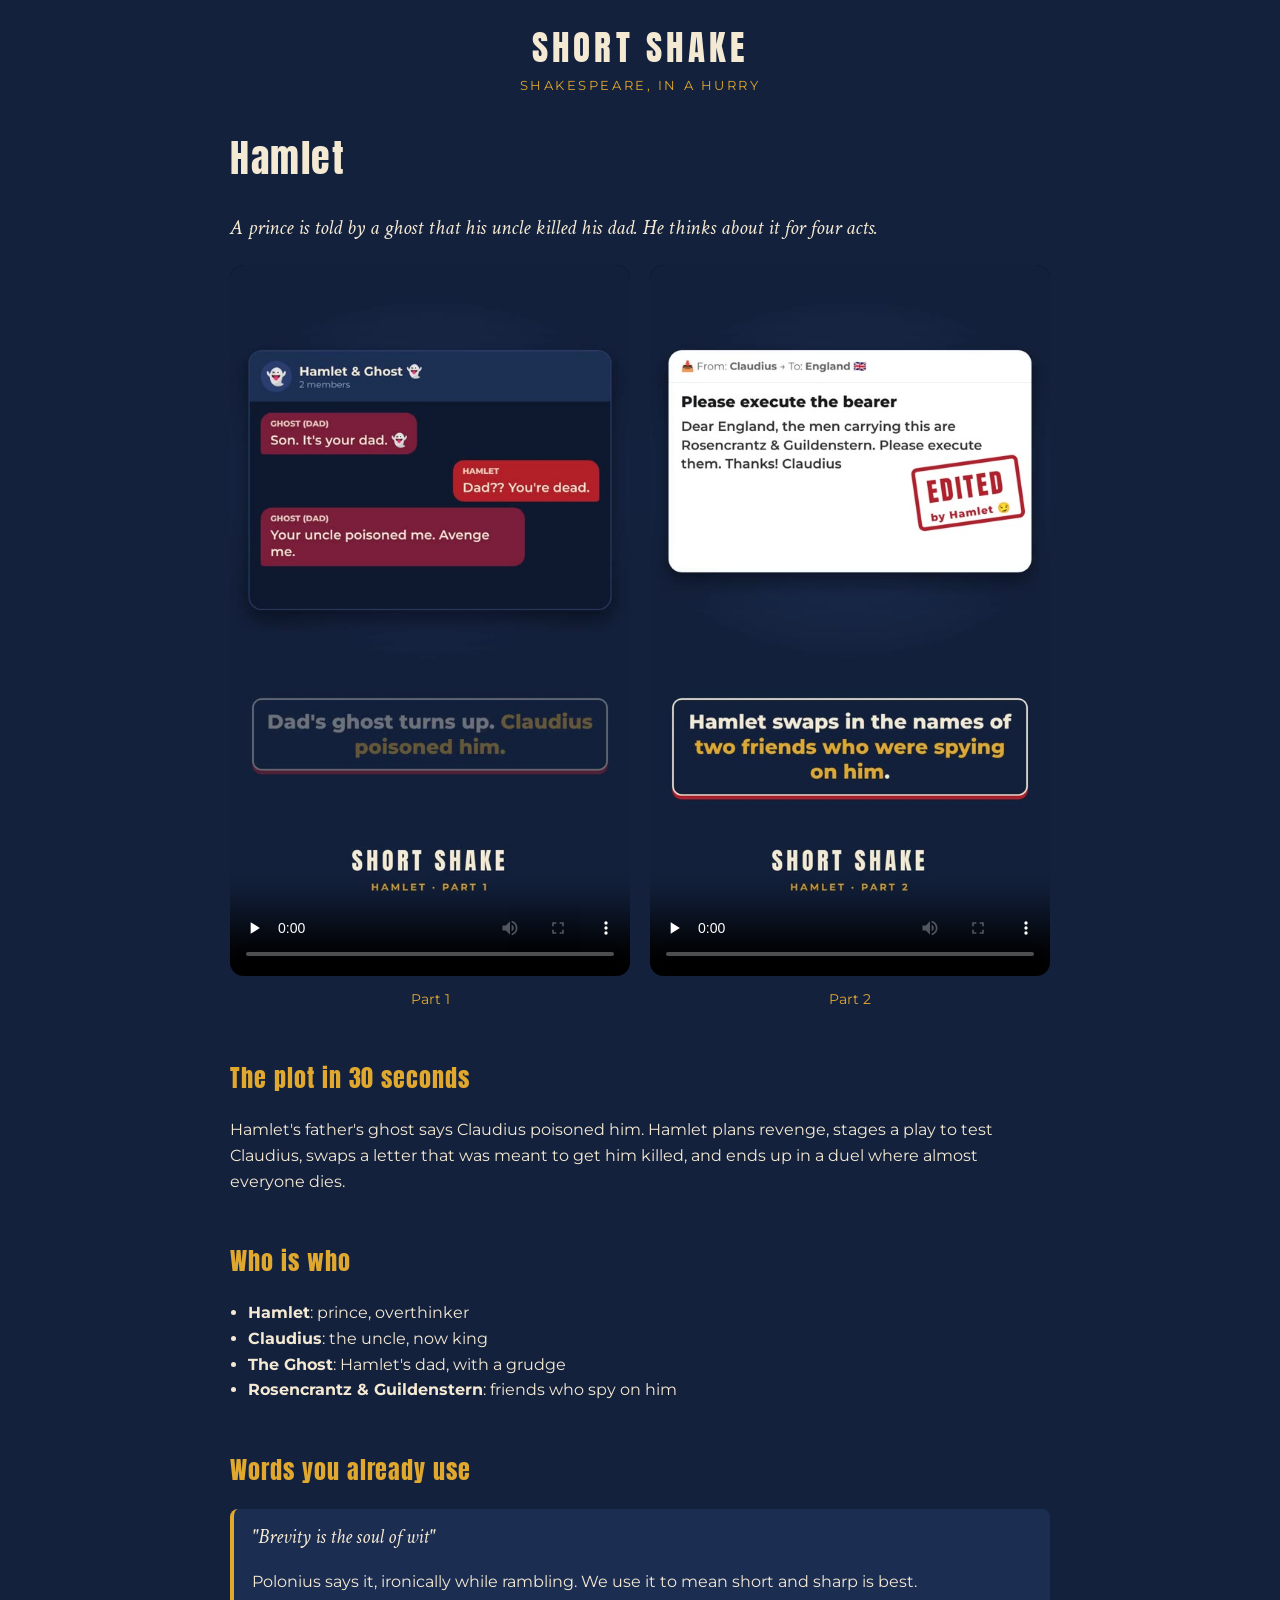
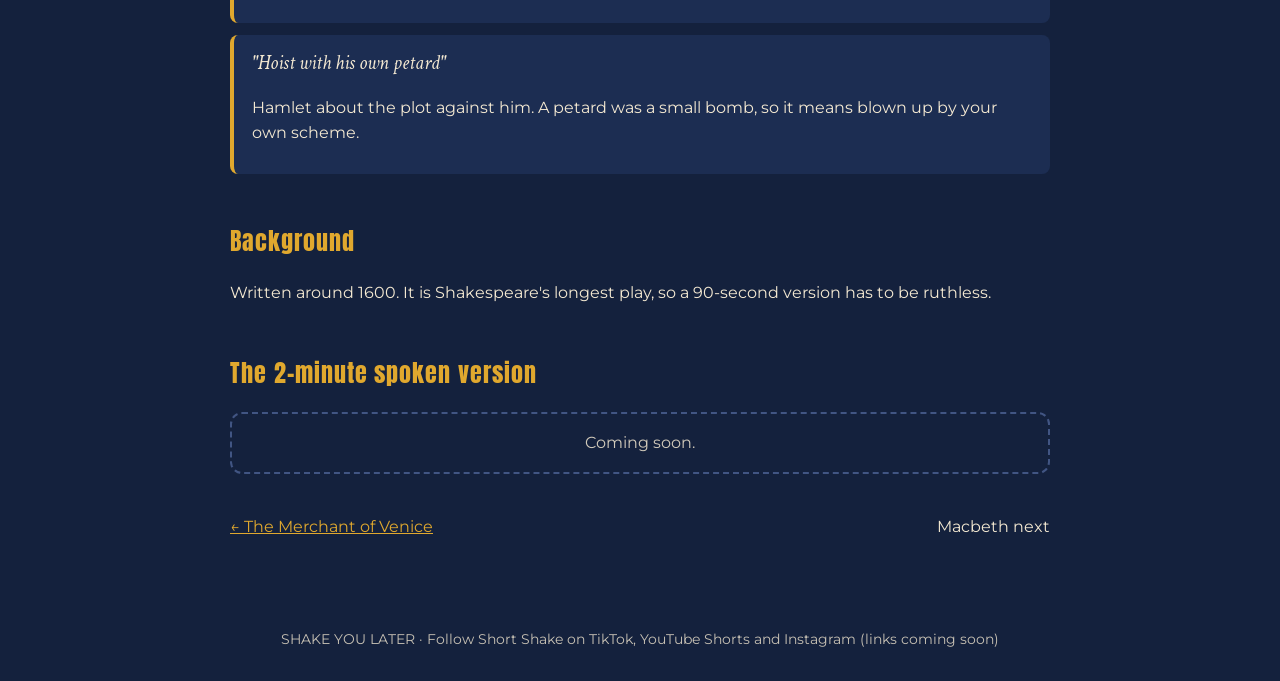
==== plays/hamlet.html @ 5bf3fed9 "Short Shake website v1: home, three play pages, six videos, Render blueprint Co-Authored-By: Claude " ====
<!doctype html><html lang="en"><head><meta charset="utf-8"><meta name="viewport" content="width=device-width,initial-scale=1">
<title>Hamlet | Short Shake</title><meta name="description" content="A prince is told by a ghost that his uncle killed his dad. He thinks about it for four acts.">
<link rel="preconnect" href="https://fonts.googleapis.com"><link href="https://fonts.googleapis.com/css2?family=Anton&family=Crimson+Text:ital@1&family=Montserrat:wght@600;800&display=swap" rel="stylesheet">
<link rel="stylesheet" href="../css/style.css"></head><body>
<header><a class="logo" href="../index.html">SHORT SHAKE</a><p class="tag">Shakespeare, in a hurry</p></header><main><h1>Hamlet</h1><p class="lead">A prince is told by a ghost that his uncle killed his dad. He thinks about it for four acts.</p><div class="videos"><figure><video controls preload="none" playsinline poster="../posters/hamlet-part1.jpg" src="../videos/hamlet-part1.mp4"></video><figcaption>Part 1</figcaption></figure><figure><video controls preload="none" playsinline poster="../posters/hamlet-part2.jpg" src="../videos/hamlet-part2.mp4"></video><figcaption>Part 2</figcaption></figure></div><h2>The plot in 30 seconds</h2><p>Hamlet's father's ghost says Claudius poisoned him. Hamlet plans revenge, stages a play to test Claudius, swaps a letter that was meant to get him killed, and ends up in a duel where almost everyone dies.</p><h2>Who is who</h2><ul class="who"><li><b>Hamlet</b>: prince, overthinker</li><li><b>Claudius</b>: the uncle, now king</li><li><b>The Ghost</b>: Hamlet's dad, with a grudge</li><li><b>Rosencrantz &amp; Guildenstern</b>: friends who spy on him</li></ul><h2>Words you already use</h2><div class="box"><div class="phrase">"Brevity is the soul of wit"</div><p>Polonius says it, ironically while rambling. We use it to mean short and sharp is best.</p></div><div class="box"><div class="phrase">"Hoist with his own petard"</div><p>Hamlet about the plot against him. A petard was a small bomb, so it means blown up by your own scheme.</p></div><h2>Background</h2><p>Written around 1600. It is Shakespeare's longest play, so a 90-second version has to be ruthless.</p><h2>The 2-minute spoken version</h2><div class="soon">Coming soon.</div><nav class="next"><span><a href="merchant-of-venice.html">&larr; The Merchant of Venice</a></span><span>Macbeth next</span></nav></main><footer>SHAKE YOU LATER &middot; Follow Short Shake on TikTok, YouTube Shorts and Instagram (links coming soon)</footer></body></html>
---- css/style.css ----
:root{--navy:#14213D;--navy2:#1c2d52;--cream:#F4E9D2;--red:#B3202A;--gold:#E0A82E}
*{box-sizing:border-box}
body{margin:0;background:var(--navy);color:var(--cream);font-family:Montserrat,system-ui,sans-serif;line-height:1.6}
a{color:var(--gold)}
header{padding:20px;text-align:center}
.logo{font-family:Anton,Impact,sans-serif;font-size:2.2rem;letter-spacing:.12em;text-decoration:none;color:var(--cream)}
.tag{color:var(--gold);font-size:.8rem;letter-spacing:.2em;text-transform:uppercase;margin:0}
main{max-width:860px;margin:0 auto;padding:0 20px 60px}
h1,h2{font-family:Anton,Impact,sans-serif;letter-spacing:.04em;font-weight:400}
h1{font-size:2.4rem;margin:.3em 0}
h2{font-size:1.5rem;color:var(--gold);margin-top:2em}
.lead{font-family:"Crimson Text",Georgia,serif;font-style:italic;font-size:1.3rem}
.cards{display:grid;grid-template-columns:repeat(auto-fit,minmax(240px,1fr));gap:18px;margin-top:24px}
.card{background:var(--navy2);border-radius:14px;padding:16px;text-decoration:none;color:var(--cream);border:1px solid #2c3f6b;display:block}
.card img{width:100%;border-radius:10px}
.card h3{margin:.6em 0 .2em;font-family:Anton,sans-serif;font-weight:400;letter-spacing:.05em}
.card span{font-size:.85rem;opacity:.8}
.videos{display:grid;grid-template-columns:repeat(auto-fit,minmax(260px,1fr));gap:20px}
.videos figure{margin:0}
video{width:100%;border-radius:14px;background:#000;aspect-ratio:9/16}
figcaption{text-align:center;font-size:.85rem;margin-top:6px;color:var(--gold)}
.box{background:var(--navy2);border-left:4px solid var(--gold);padding:12px 18px;border-radius:8px;margin:12px 0}
.box b{color:var(--gold)}
.phrase{font-family:"Crimson Text",Georgia,serif;font-size:1.25rem;font-style:italic}
.soon{border:2px dashed #4a5f90;border-radius:12px;padding:16px;text-align:center;opacity:.85}
.note{font-size:.9rem;background:#0e182d;padding:12px 16px;border-radius:8px}
nav.next{display:flex;justify-content:space-between;margin-top:40px}
footer{text-align:center;padding:30px;font-size:.85rem;opacity:.8}
ul.who{padding-left:1.1em}
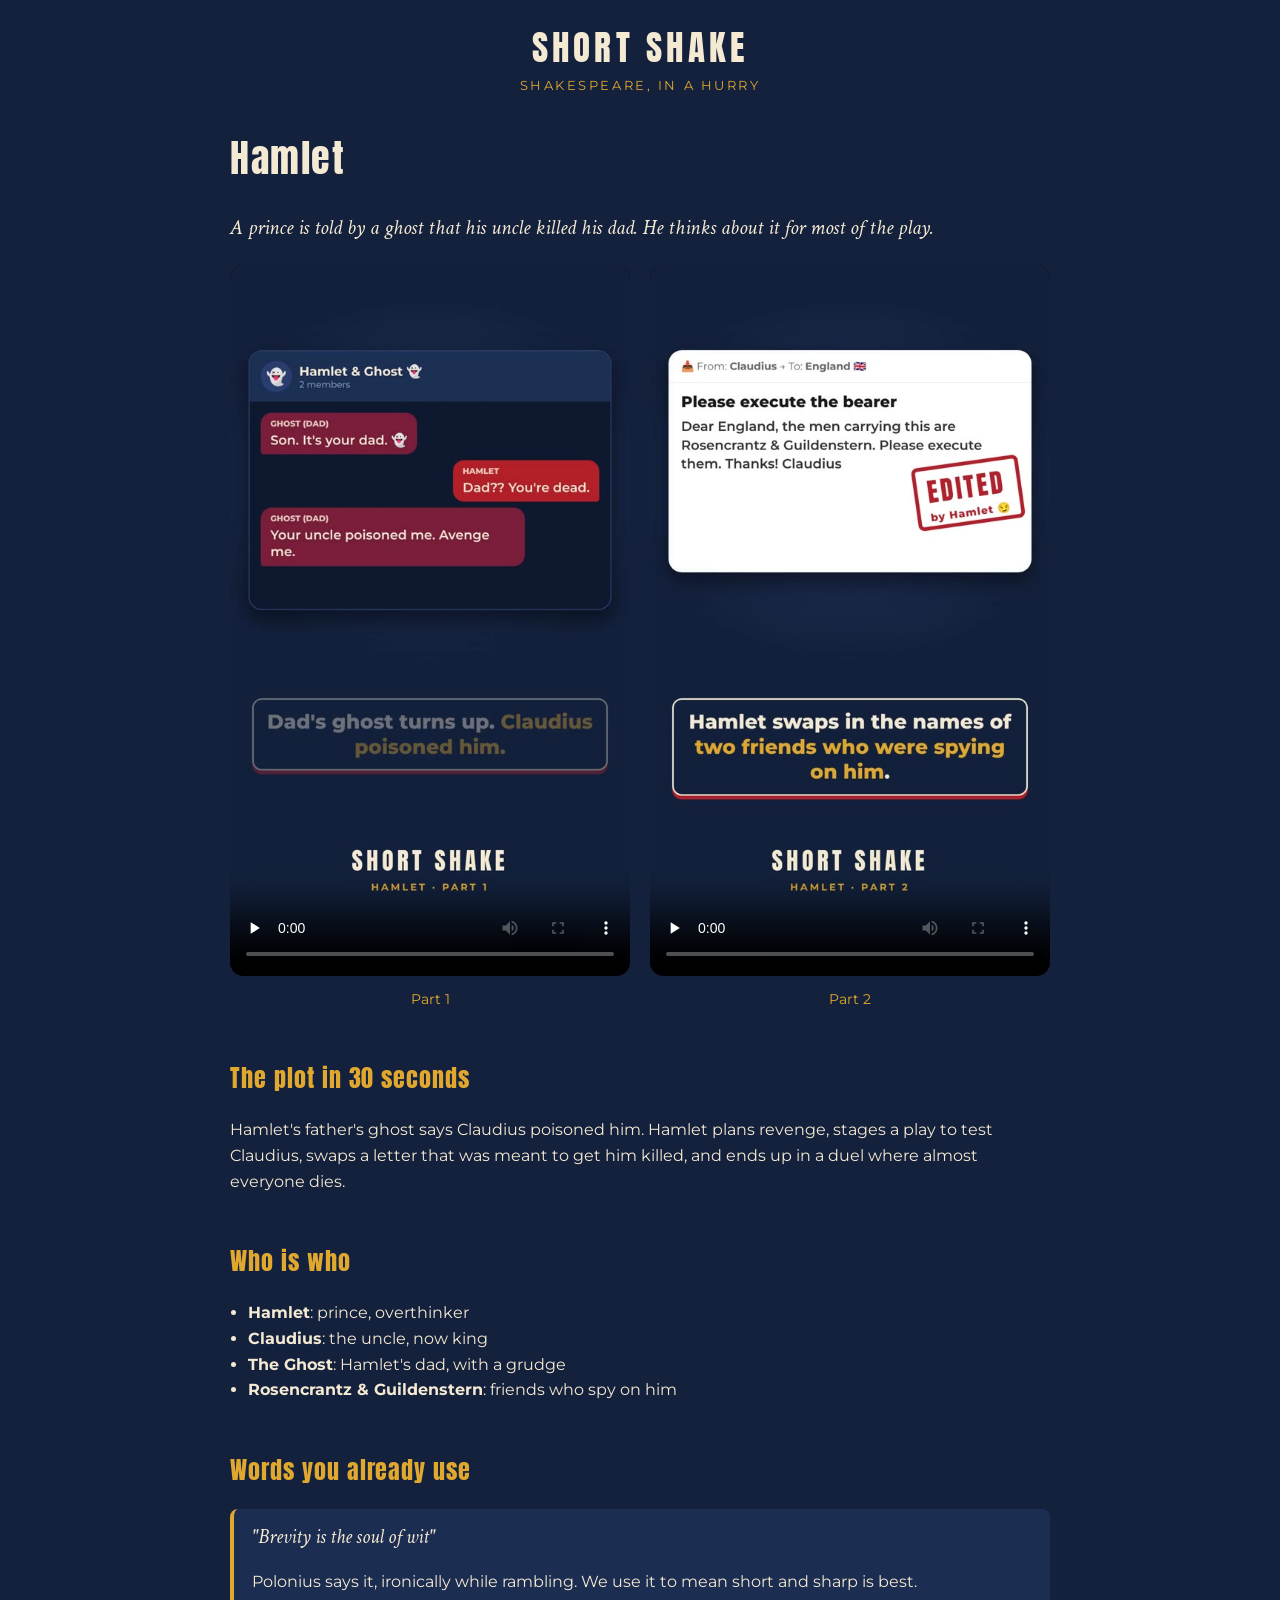
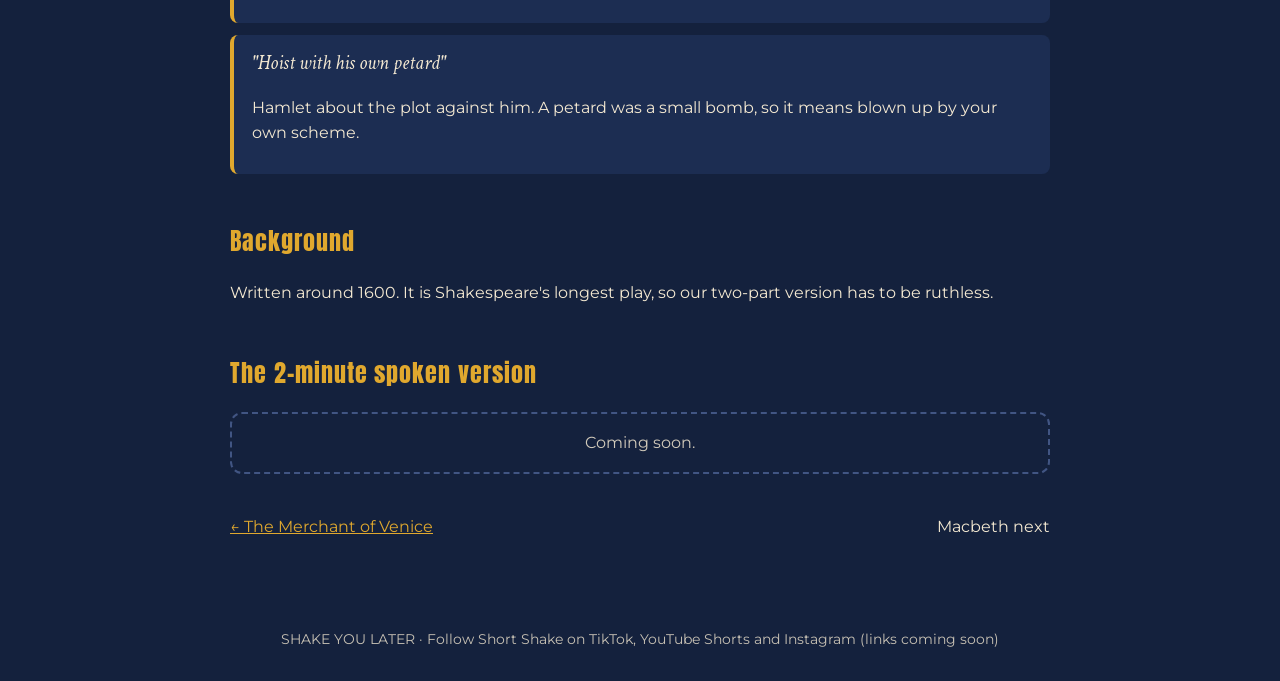
==== commit 3c4d870b: "Play pages: show only the playing part, restore both when finished; fix Hamlet copy Co-Authored-By: " ====
--- a/plays/hamlet.html
+++ b/plays/hamlet.html
@@ -1,5 +1,5 @@
 <!doctype html><html lang="en"><head><meta charset="utf-8"><meta name="viewport" content="width=device-width,initial-scale=1">
-<title>Hamlet | Short Shake</title><meta name="description" content="A prince is told by a ghost that his uncle killed his dad. He thinks about it for four acts.">
+<title>Hamlet | Short Shake</title><meta name="description" content="A prince is told by a ghost that his uncle killed his dad. He thinks about it for most of the play.">
 <link rel="preconnect" href="https://fonts.googleapis.com"><link href="https://fonts.googleapis.com/css2?family=Anton&family=Crimson+Text:ital@1&family=Montserrat:wght@600;800&display=swap" rel="stylesheet">
 <link rel="stylesheet" href="../css/style.css"></head><body>
-<header><a class="logo" href="../index.html">SHORT SHAKE</a><p class="tag">Shakespeare, in a hurry</p></header><main><h1>Hamlet</h1><p class="lead">A prince is told by a ghost that his uncle killed his dad. He thinks about it for four acts.</p><div class="videos"><figure><video controls preload="none" playsinline poster="../posters/hamlet-part1.jpg" src="../videos/hamlet-part1.mp4"></video><figcaption>Part 1</figcaption></figure><figure><video controls preload="none" playsinline poster="../posters/hamlet-part2.jpg" src="../videos/hamlet-part2.mp4"></video><figcaption>Part 2</figcaption></figure></div><h2>The plot in 30 seconds</h2><p>Hamlet's father's ghost says Claudius poisoned him. Hamlet plans revenge, stages a play to test Claudius, swaps a letter that was meant to get him killed, and ends up in a duel where almost everyone dies.</p><h2>Who is who</h2><ul class="who"><li><b>Hamlet</b>: prince, overthinker</li><li><b>Claudius</b>: the uncle, now king</li><li><b>The Ghost</b>: Hamlet's dad, with a grudge</li><li><b>Rosencrantz &amp; Guildenstern</b>: friends who spy on him</li></ul><h2>Words you already use</h2><div class="box"><div class="phrase">"Brevity is the soul of wit"</div><p>Polonius says it, ironically while rambling. We use it to mean short and sharp is best.</p></div><div class="box"><div class="phrase">"Hoist with his own petard"</div><p>Hamlet about the plot against him. A petard was a small bomb, so it means blown up by your own scheme.</p></div><h2>Background</h2><p>Written around 1600. It is Shakespeare's longest play, so a 90-second version has to be ruthless.</p><h2>The 2-minute spoken version</h2><div class="soon">Coming soon.</div><nav class="next"><span><a href="merchant-of-venice.html">&larr; The Merchant of Venice</a></span><span>Macbeth next</span></nav></main><footer>SHAKE YOU LATER &middot; Follow Short Shake on TikTok, YouTube Shorts and Instagram (links coming soon)</footer></body></html>+<header><a class="logo" href="../index.html">SHORT SHAKE</a><p class="tag">Shakespeare, in a hurry</p></header><main><h1>Hamlet</h1><p class="lead">A prince is told by a ghost that his uncle killed his dad. He thinks about it for most of the play.</p><div class="videos"><figure><video controls preload="none" playsinline poster="../posters/hamlet-part1.jpg" src="../videos/hamlet-part1.mp4"></video><figcaption>Part 1</figcaption></figure><figure><video controls preload="none" playsinline poster="../posters/hamlet-part2.jpg" src="../videos/hamlet-part2.mp4"></video><figcaption>Part 2</figcaption></figure></div><p class="both" hidden><button type="button">Show both parts</button></p><h2>The plot in 30 seconds</h2><p>Hamlet's father's ghost says Claudius poisoned him. Hamlet plans revenge, stages a play to test Claudius, swaps a letter that was meant to get him killed, and ends up in a duel where almost everyone dies.</p><h2>Who is who</h2><ul class="who"><li><b>Hamlet</b>: prince, overthinker</li><li><b>Claudius</b>: the uncle, now king</li><li><b>The Ghost</b>: Hamlet's dad, with a grudge</li><li><b>Rosencrantz &amp; Guildenstern</b>: friends who spy on him</li></ul><h2>Words you already use</h2><div class="box"><div class="phrase">"Brevity is the soul of wit"</div><p>Polonius says it, ironically while rambling. We use it to mean short and sharp is best.</p></div><div class="box"><div class="phrase">"Hoist with his own petard"</div><p>Hamlet about the plot against him. A petard was a small bomb, so it means blown up by your own scheme.</p></div><h2>Background</h2><p>Written around 1600. It is Shakespeare's longest play, so our two-part version has to be ruthless.</p><h2>The 2-minute spoken version</h2><div class="soon">Coming soon.</div><nav class="next"><span><a href="merchant-of-venice.html">&larr; The Merchant of Venice</a></span><span>Macbeth next</span></nav></main><script src="../js/player.js"></script><footer>SHAKE YOU LATER &middot; Follow Short Shake on TikTok, YouTube Shorts and Instagram (links coming soon)</footer></body></html>
--- a/css/style.css
+++ b/css/style.css
@@ -27,3 +27,8 @@
 nav.next{display:flex;justify-content:space-between;margin-top:40px}
 footer{text-align:center;padding:30px;font-size:.85rem;opacity:.8}
 ul.who{padding-left:1.1em}
+.videos.solo{grid-template-columns:minmax(260px,380px);justify-content:center}
+.videos.solo figure:not(.active){display:none}
+.both{text-align:center;margin:14px 0 0}
+.both[hidden]{display:none}
+.both button{background:transparent;color:var(--gold);border:1px solid var(--gold);border-radius:999px;padding:8px 18px;font:inherit;font-size:.85rem;cursor:pointer}
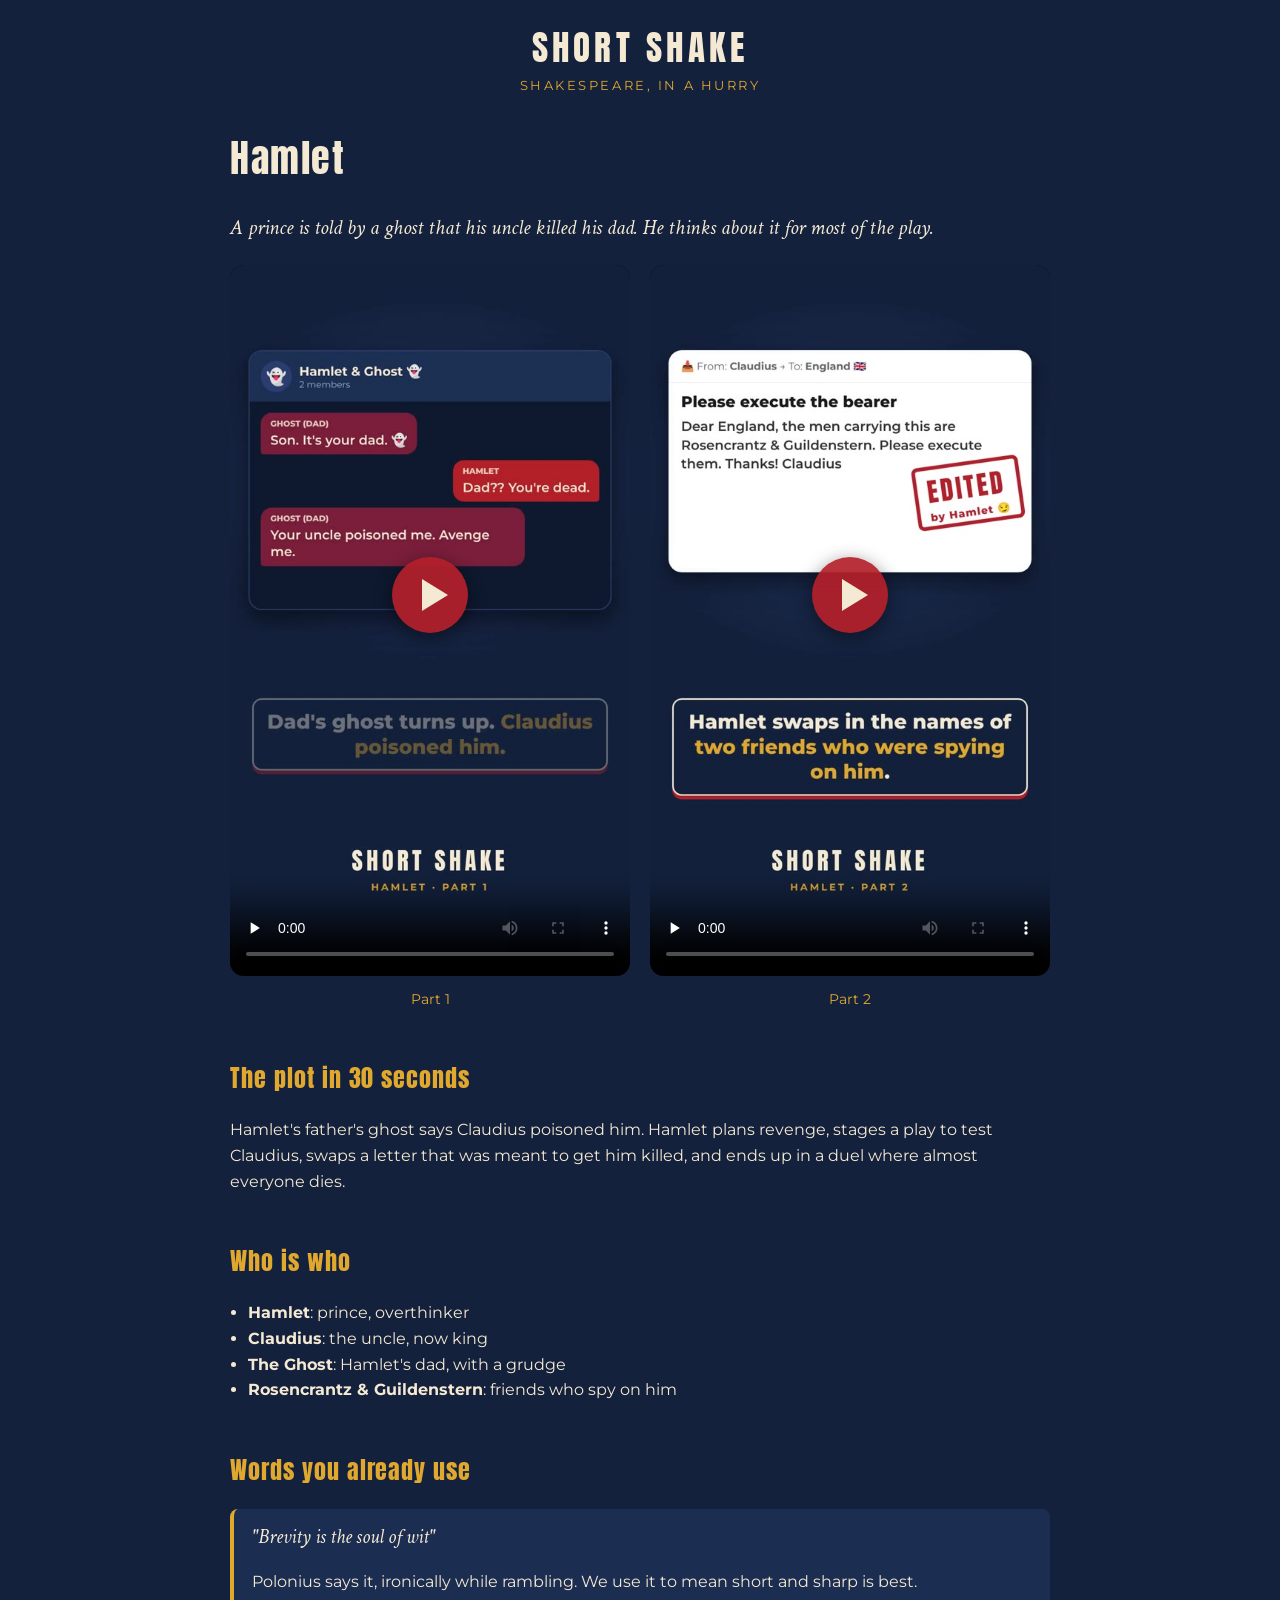
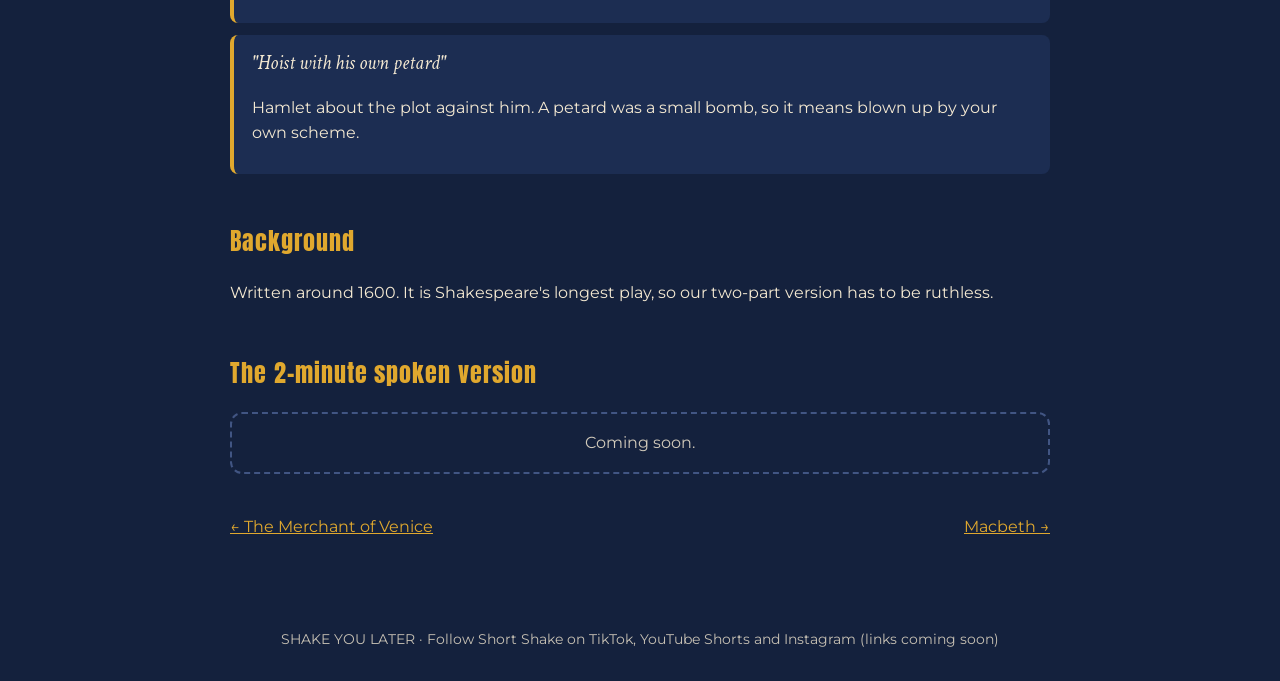
==== commit 3f55b186: "Add Macbeth and Othello: four videos, two play pages, home cards Co-Authored-By: Claude Sonnet 5.5 <" ====
--- a/plays/hamlet.html
+++ b/plays/hamlet.html
@@ -2,4 +2,4 @@
 <title>Hamlet | Short Shake</title><meta name="description" content="A prince is told by a ghost that his uncle killed his dad. He thinks about it for most of the play.">
 <link rel="preconnect" href="https://fonts.googleapis.com"><link href="https://fonts.googleapis.com/css2?family=Anton&family=Crimson+Text:ital@1&family=Montserrat:wght@600;800&display=swap" rel="stylesheet">
 <link rel="stylesheet" href="../css/style.css"></head><body>
-<header><a class="logo" href="../index.html">SHORT SHAKE</a><p class="tag">Shakespeare, in a hurry</p></header><main><h1>Hamlet</h1><p class="lead">A prince is told by a ghost that his uncle killed his dad. He thinks about it for most of the play.</p><div class="videos"><figure><video controls preload="none" playsinline poster="../posters/hamlet-part1.jpg" src="../videos/hamlet-part1.mp4"></video><figcaption>Part 1</figcaption></figure><figure><video controls preload="none" playsinline poster="../posters/hamlet-part2.jpg" src="../videos/hamlet-part2.mp4"></video><figcaption>Part 2</figcaption></figure></div><p class="both" hidden><button type="button">Show both parts</button></p><h2>The plot in 30 seconds</h2><p>Hamlet's father's ghost says Claudius poisoned him. Hamlet plans revenge, stages a play to test Claudius, swaps a letter that was meant to get him killed, and ends up in a duel where almost everyone dies.</p><h2>Who is who</h2><ul class="who"><li><b>Hamlet</b>: prince, overthinker</li><li><b>Claudius</b>: the uncle, now king</li><li><b>The Ghost</b>: Hamlet's dad, with a grudge</li><li><b>Rosencrantz &amp; Guildenstern</b>: friends who spy on him</li></ul><h2>Words you already use</h2><div class="box"><div class="phrase">"Brevity is the soul of wit"</div><p>Polonius says it, ironically while rambling. We use it to mean short and sharp is best.</p></div><div class="box"><div class="phrase">"Hoist with his own petard"</div><p>Hamlet about the plot against him. A petard was a small bomb, so it means blown up by your own scheme.</p></div><h2>Background</h2><p>Written around 1600. It is Shakespeare's longest play, so our two-part version has to be ruthless.</p><h2>The 2-minute spoken version</h2><div class="soon">Coming soon.</div><nav class="next"><span><a href="merchant-of-venice.html">&larr; The Merchant of Venice</a></span><span>Macbeth next</span></nav></main><script src="../js/player.js"></script><footer>SHAKE YOU LATER &middot; Follow Short Shake on TikTok, YouTube Shorts and Instagram (links coming soon)</footer></body></html>+<header><a class="logo" href="../index.html">SHORT SHAKE</a><p class="tag">Shakespeare, in a hurry</p></header><main><h1>Hamlet</h1><p class="lead">A prince is told by a ghost that his uncle killed his dad. He thinks about it for most of the play.</p><div class="videos"><figure><video controls preload="none" playsinline poster="../posters/hamlet-part1.jpg" src="../videos/hamlet-part1.mp4"></video><figcaption>Part 1</figcaption></figure><figure><video controls preload="none" playsinline poster="../posters/hamlet-part2.jpg" src="../videos/hamlet-part2.mp4"></video><figcaption>Part 2</figcaption></figure></div><p class="both" hidden><button type="button">Show both parts</button></p><h2>The plot in 30 seconds</h2><p>Hamlet's father's ghost says Claudius poisoned him. Hamlet plans revenge, stages a play to test Claudius, swaps a letter that was meant to get him killed, and ends up in a duel where almost everyone dies.</p><h2>Who is who</h2><ul class="who"><li><b>Hamlet</b>: prince, overthinker</li><li><b>Claudius</b>: the uncle, now king</li><li><b>The Ghost</b>: Hamlet's dad, with a grudge</li><li><b>Rosencrantz &amp; Guildenstern</b>: friends who spy on him</li></ul><h2>Words you already use</h2><div class="box"><div class="phrase">"Brevity is the soul of wit"</div><p>Polonius says it, ironically while rambling. We use it to mean short and sharp is best.</p></div><div class="box"><div class="phrase">"Hoist with his own petard"</div><p>Hamlet about the plot against him. A petard was a small bomb, so it means blown up by your own scheme.</p></div><h2>Background</h2><p>Written around 1600. It is Shakespeare's longest play, so our two-part version has to be ruthless.</p><h2>The 2-minute spoken version</h2><div class="soon">Coming soon.</div><nav class="next"><span><a href="merchant-of-venice.html">&larr; The Merchant of Venice</a></span><span><a href="macbeth.html">Macbeth &rarr;</a></span></nav></main><script src="../js/player.js"></script><footer>SHAKE YOU LATER &middot; Follow Short Shake on TikTok, YouTube Shorts and Instagram (links coming soon)</footer></body></html>
--- a/css/style.css
+++ b/css/style.css
@@ -32,3 +32,10 @@
 .both{text-align:center;margin:14px 0 0}
 .both[hidden]{display:none}
 .both button{background:transparent;color:var(--gold);border:1px solid var(--gold);border-radius:999px;padding:8px 18px;font:inherit;font-size:.85rem;cursor:pointer}
+
+.vwrap{position:relative}
+.bigplay{position:absolute;inset:0;width:100%;height:100%;background:transparent;border:0;cursor:pointer;border-radius:14px;padding:0}
+.bigplay[hidden]{display:none}
+.bigplay span{position:absolute;left:50%;top:46%;width:76px;height:76px;margin:-38px 0 0 -38px;border-radius:50%;background:rgba(179,32,42,.92);box-shadow:0 4px 18px rgba(0,0,0,.45)}
+.bigplay span:after{content:"";position:absolute;left:30px;top:22px;border-left:26px solid #F4E9D2;border-top:16px solid transparent;border-bottom:16px solid transparent}
+.bigplay:hover span{background:#d02a36}
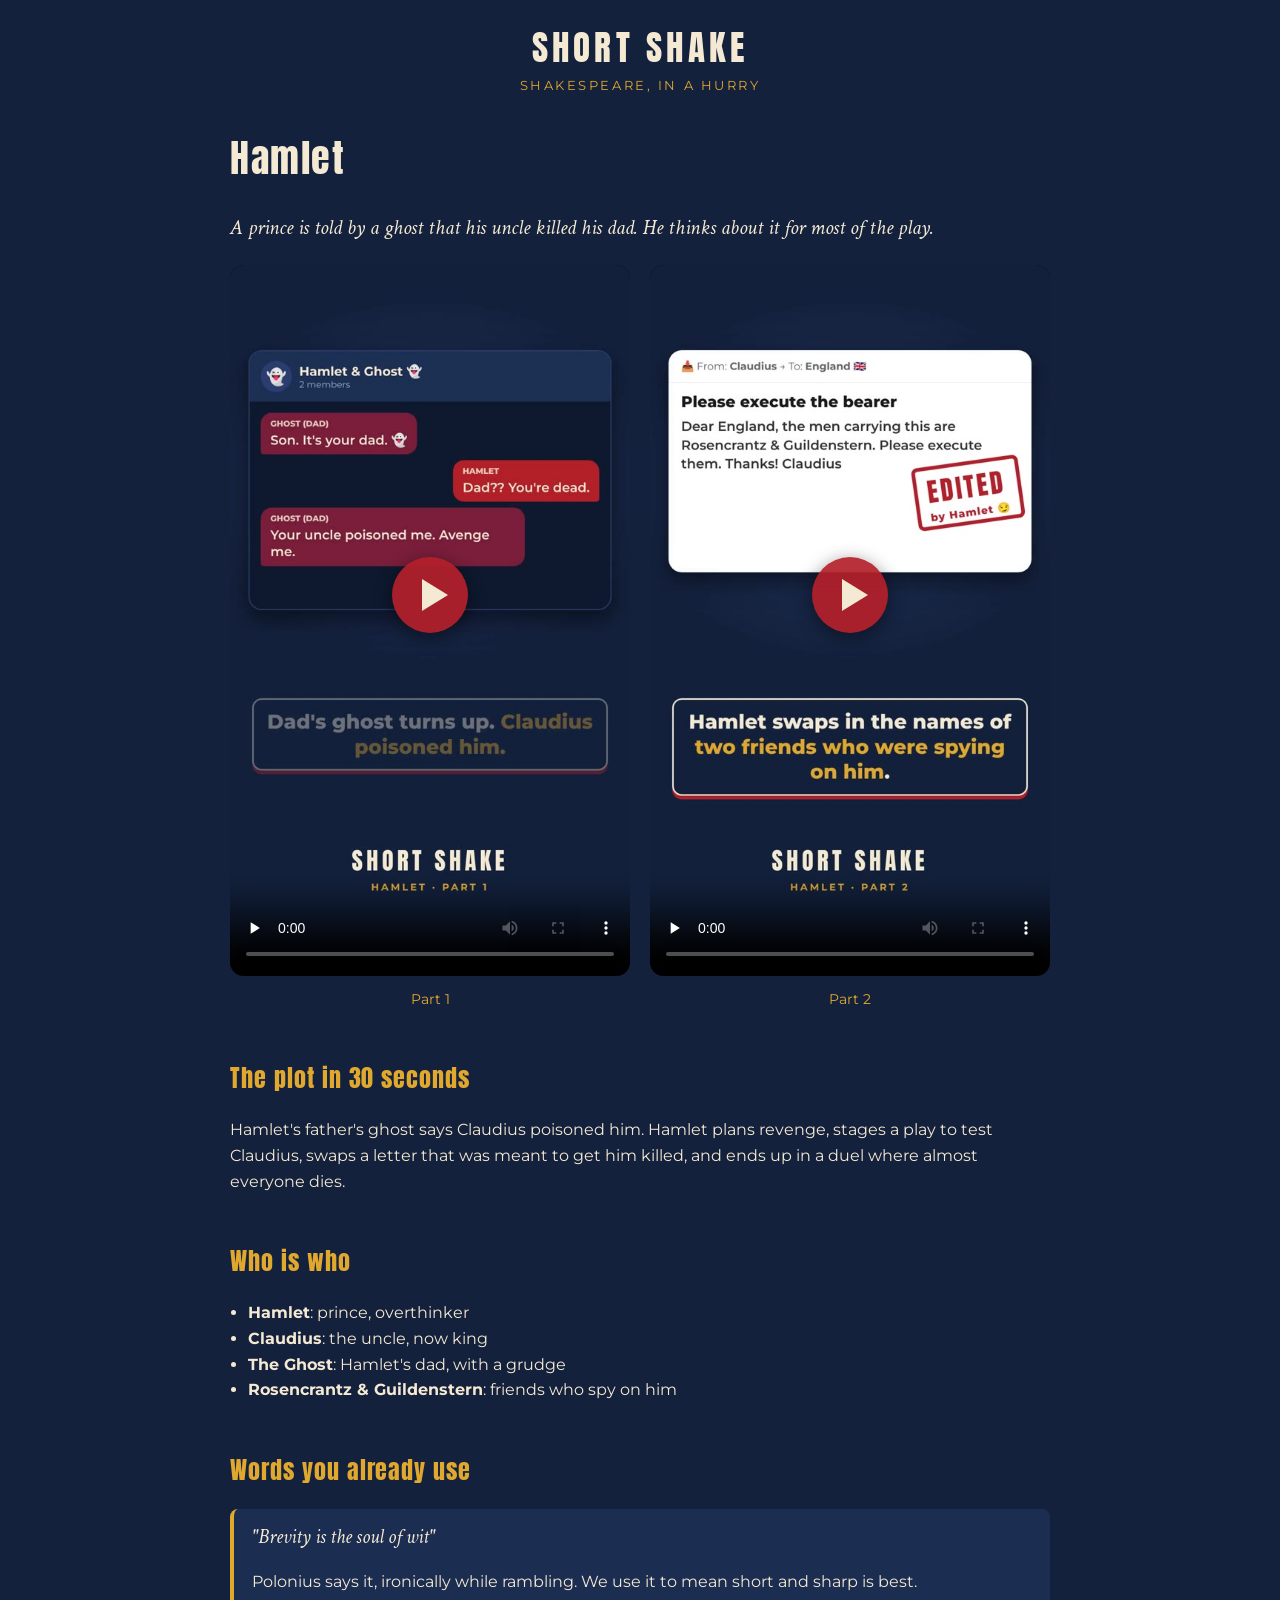
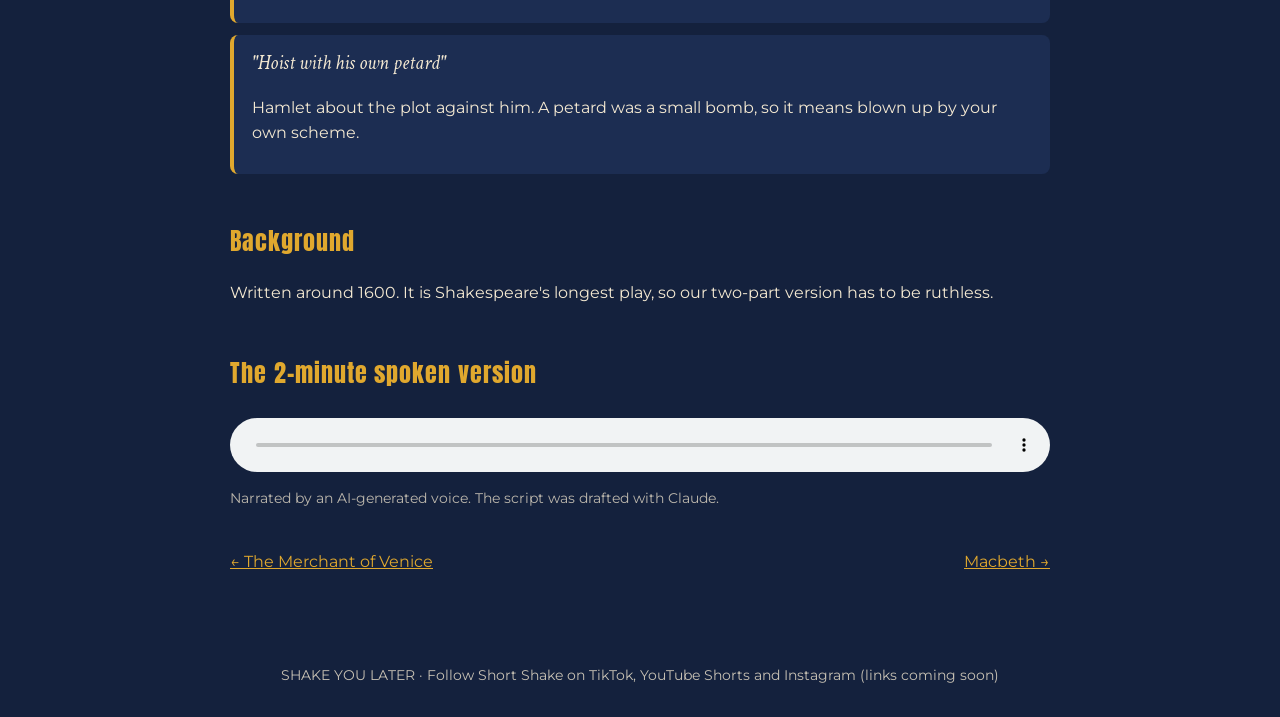
==== commit e3e6752b: "Add 2-minute spoken versions (AI voice) for all nine plays, with players on each play page Co-Author" ====
--- a/plays/hamlet.html
+++ b/plays/hamlet.html
@@ -2,4 +2,4 @@
 <title>Hamlet | Short Shake</title><meta name="description" content="A prince is told by a ghost that his uncle killed his dad. He thinks about it for most of the play.">
 <link rel="preconnect" href="https://fonts.googleapis.com"><link href="https://fonts.googleapis.com/css2?family=Anton&family=Crimson+Text:ital@1&family=Montserrat:wght@600;800&display=swap" rel="stylesheet">
 <link rel="stylesheet" href="../css/style.css"></head><body>
-<header><a class="logo" href="../index.html">SHORT SHAKE</a><p class="tag">Shakespeare, in a hurry</p></header><main><h1>Hamlet</h1><p class="lead">A prince is told by a ghost that his uncle killed his dad. He thinks about it for most of the play.</p><div class="videos"><figure><video controls preload="none" playsinline poster="../posters/hamlet-part1.jpg" src="../videos/hamlet-part1.mp4"></video><figcaption>Part 1</figcaption></figure><figure><video controls preload="none" playsinline poster="../posters/hamlet-part2.jpg" src="../videos/hamlet-part2.mp4"></video><figcaption>Part 2</figcaption></figure></div><p class="both" hidden><button type="button">Show both parts</button></p><h2>The plot in 30 seconds</h2><p>Hamlet's father's ghost says Claudius poisoned him. Hamlet plans revenge, stages a play to test Claudius, swaps a letter that was meant to get him killed, and ends up in a duel where almost everyone dies.</p><h2>Who is who</h2><ul class="who"><li><b>Hamlet</b>: prince, overthinker</li><li><b>Claudius</b>: the uncle, now king</li><li><b>The Ghost</b>: Hamlet's dad, with a grudge</li><li><b>Rosencrantz &amp; Guildenstern</b>: friends who spy on him</li></ul><h2>Words you already use</h2><div class="box"><div class="phrase">"Brevity is the soul of wit"</div><p>Polonius says it, ironically while rambling. We use it to mean short and sharp is best.</p></div><div class="box"><div class="phrase">"Hoist with his own petard"</div><p>Hamlet about the plot against him. A petard was a small bomb, so it means blown up by your own scheme.</p></div><h2>Background</h2><p>Written around 1600. It is Shakespeare's longest play, so our two-part version has to be ruthless.</p><h2>The 2-minute spoken version</h2><div class="soon">Coming soon.</div><nav class="next"><span><a href="merchant-of-venice.html">&larr; The Merchant of Venice</a></span><span><a href="macbeth.html">Macbeth &rarr;</a></span></nav></main><script src="../js/player.js"></script><footer>SHAKE YOU LATER &middot; Follow Short Shake on TikTok, YouTube Shorts and Instagram (links coming soon)</footer></body></html>+<header><a class="logo" href="../index.html">SHORT SHAKE</a><p class="tag">Shakespeare, in a hurry</p></header><main><h1>Hamlet</h1><p class="lead">A prince is told by a ghost that his uncle killed his dad. He thinks about it for most of the play.</p><div class="videos"><figure><video controls preload="none" playsinline poster="../posters/hamlet-part1.jpg" src="../videos/hamlet-part1.mp4"></video><figcaption>Part 1</figcaption></figure><figure><video controls preload="none" playsinline poster="../posters/hamlet-part2.jpg" src="../videos/hamlet-part2.mp4"></video><figcaption>Part 2</figcaption></figure></div><p class="both" hidden><button type="button">Show both parts</button></p><h2>The plot in 30 seconds</h2><p>Hamlet's father's ghost says Claudius poisoned him. Hamlet plans revenge, stages a play to test Claudius, swaps a letter that was meant to get him killed, and ends up in a duel where almost everyone dies.</p><h2>Who is who</h2><ul class="who"><li><b>Hamlet</b>: prince, overthinker</li><li><b>Claudius</b>: the uncle, now king</li><li><b>The Ghost</b>: Hamlet's dad, with a grudge</li><li><b>Rosencrantz &amp; Guildenstern</b>: friends who spy on him</li></ul><h2>Words you already use</h2><div class="box"><div class="phrase">"Brevity is the soul of wit"</div><p>Polonius says it, ironically while rambling. We use it to mean short and sharp is best.</p></div><div class="box"><div class="phrase">"Hoist with his own petard"</div><p>Hamlet about the plot against him. A petard was a small bomb, so it means blown up by your own scheme.</p></div><h2>Background</h2><p>Written around 1600. It is Shakespeare's longest play, so our two-part version has to be ruthless.</p><h2>The 2-minute spoken version</h2><div class="spoken"><audio controls preload="none" src="../audio/hamlet-spoken.mp3"></audio><p class="aivoice">Narrated by an AI-generated voice. The script was drafted with Claude.</p></div><nav class="next"><span><a href="merchant-of-venice.html">&larr; The Merchant of Venice</a></span><span><a href="macbeth.html">Macbeth &rarr;</a></span></nav></main><script src="../js/player.js"></script><footer>SHAKE YOU LATER &middot; Follow Short Shake on TikTok, YouTube Shorts and Instagram (links coming soon)</footer></body></html>
--- a/css/style.css
+++ b/css/style.css
@@ -39,3 +39,5 @@
 .bigplay span{position:absolute;left:50%;top:46%;width:76px;height:76px;margin:-38px 0 0 -38px;border-radius:50%;background:rgba(179,32,42,.92);box-shadow:0 4px 18px rgba(0,0,0,.45)}
 .bigplay span:after{content:"";position:absolute;left:30px;top:22px;border-left:26px solid #F4E9D2;border-top:16px solid transparent;border-bottom:16px solid transparent}
 .bigplay:hover span{background:#d02a36}
+.spoken audio{width:100%;margin-top:6px}
+.spoken .aivoice{font-size:.85rem;opacity:.75;margin-top:8px}
